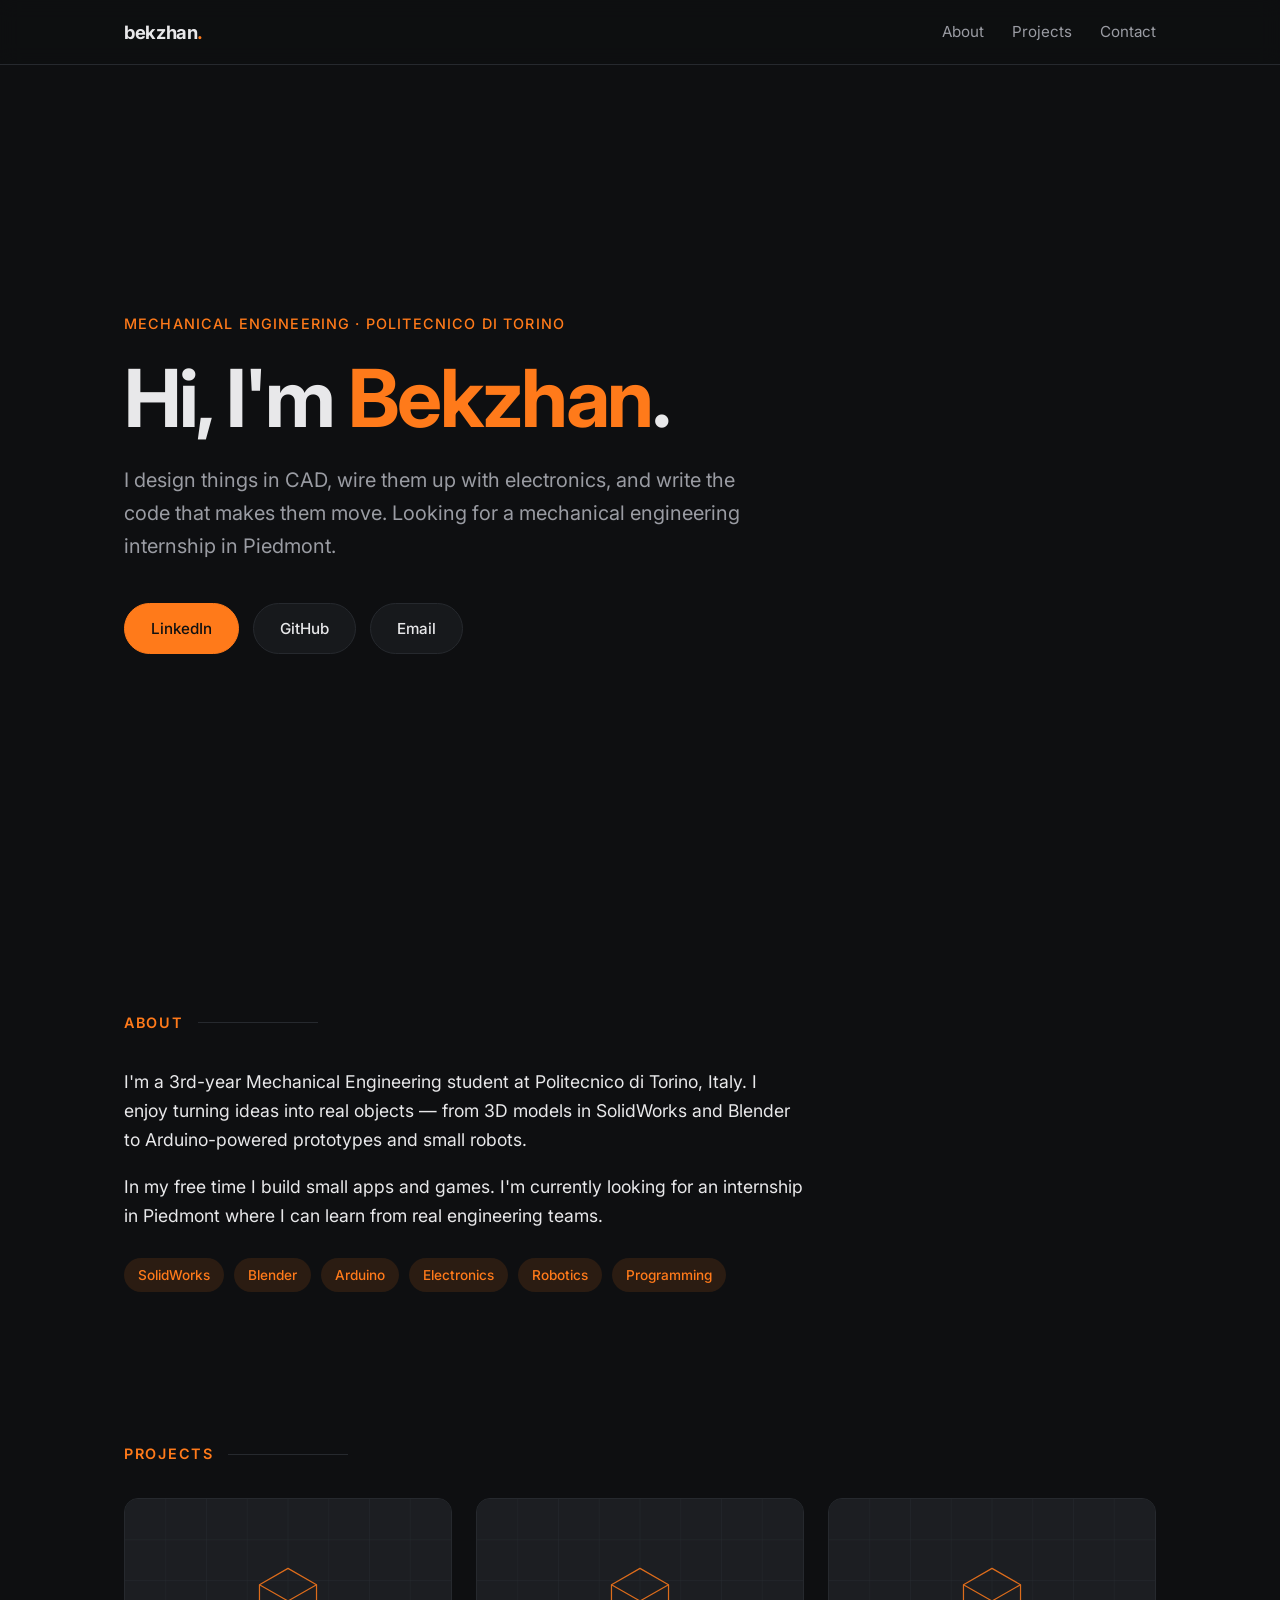
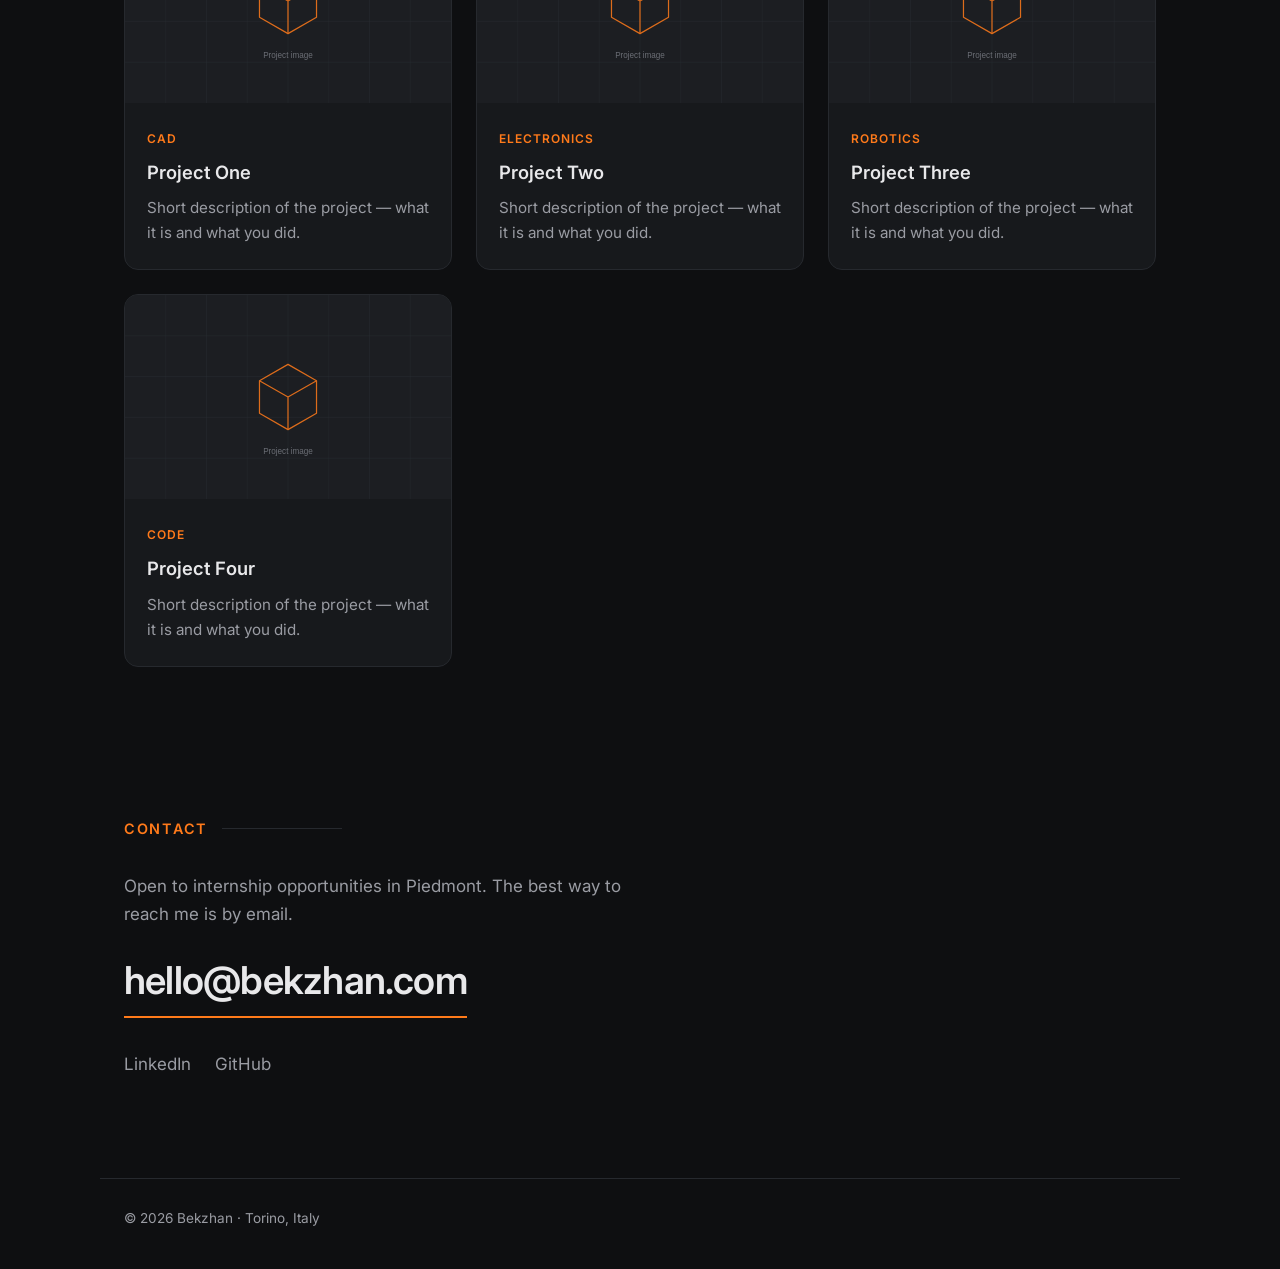
==== index.html @ 944148de "First version of portfolio Co-Authored-By: Claude Opus 5.5 <noreply@anthropic.com>" ====
<!DOCTYPE html>
<html lang="en">
<head>
  <meta charset="UTF-8">
  <meta name="viewport" content="width=device-width, initial-scale=1.0">

  <!-- ✏️ EDIT: browser tab title + Google description -->
  <title>Bekzhan — Mechanical Engineering Student</title>
  <meta name="description" content="Bekzhan — 3rd-year Mechanical Engineering student at Politecnico di Torino. CAD, electronics, robotics and code.">

  <link rel="icon" href="assets/img/favicon.svg" type="image/svg+xml">
  <link rel="preconnect" href="https://fonts.googleapis.com">
  <link rel="preconnect" href="https://fonts.gstatic.com" crossorigin>
  <link href="https://fonts.googleapis.com/css2?family=Inter:wght@400;500;600;700&display=swap" rel="stylesheet">
  <link rel="stylesheet" href="css/style.css">
</head>
<body>

  <!-- ===================== NAVIGATION ===================== -->
  <header class="nav">
    <div class="container nav__inner">
      <a href="#top" class="nav__logo">bekzhan<span class="accent">.</span></a>
      <nav class="nav__links">
        <a href="#about">About</a>
        <a href="#projects">Projects</a>
        <a href="#contact">Contact</a>
      </nav>
    </div>
  </header>

  <main id="top">

    <!-- ===================== 1. HERO ===================== -->
    <section class="hero container">
      <!-- ✏️ EDIT: small line above your name -->
      <p class="hero__eyebrow">Mechanical Engineering · Politecnico di Torino</p>

      <!-- ✏️ EDIT: your name -->
      <h1 class="hero__title">Hi, I'm <span class="accent">Bekzhan</span>.</h1>

      <!-- ✏️ EDIT: one-line description -->
      <p class="hero__subtitle">
        I design things in CAD, wire them up with electronics, and write the code that makes them move.
        Looking for a mechanical engineering internship in Piedmont.
      </p>

      <div class="hero__buttons">
        <!-- ✏️ EDIT: replace the three links below -->
        <a class="btn btn--primary" href="https://www.linkedin.com/in/YOUR-LINKEDIN" target="_blank" rel="noopener">LinkedIn</a>
        <a class="btn" href="https://github.com/YOUR-GITHUB" target="_blank" rel="noopener">GitHub</a>
        <a class="btn" href="mailto:hello@bekzhan.com">Email</a>
      </div>
    </section>

    <!-- ===================== 2. ABOUT ===================== -->
    <section id="about" class="section container">
      <h2 class="section__title">About</h2>
      <div class="about">
        <!-- ✏️ EDIT: your About text (2–3 sentences) -->
        <p>
          I'm a 3rd-year Mechanical Engineering student at Politecnico di Torino, Italy.
          I enjoy turning ideas into real objects — from 3D models in SolidWorks and Blender
          to Arduino-powered prototypes and small robots.
        </p>
        <p>
          In my free time I build small apps and games. I'm currently looking for an
          internship in Piedmont where I can learn from real engineering teams.
        </p>

        <!-- ✏️ EDIT: skill tags (add / remove <li> lines) -->
        <ul class="tags">
          <li>SolidWorks</li>
          <li>Blender</li>
          <li>Arduino</li>
          <li>Electronics</li>
          <li>Robotics</li>
          <li>Programming</li>
        </ul>
      </div>
    </section>

    <!-- ===================== 3. PROJECTS ===================== -->
    <!--
      Each project is one <a class="card"> block.
      - To add a project: copy a whole card block and change the text.
      - Image: put your picture in assets/img/ and change the src="..." path.
      - Link: href points to the project's own page in projects/ (copy projects/project-template.html).
    -->
    <section id="projects" class="section container">
      <h2 class="section__title">Projects</h2>
      <div class="grid">

        <!-- ✏️ PROJECT 1 -->
        <a class="card" href="projects/project-template.html">
          <img class="card__img" src="assets/img/placeholder.svg" alt="Project 1 image" loading="lazy">
          <div class="card__body">
            <span class="card__tag">CAD</span>
            <h3 class="card__title">Project One</h3>
            <p class="card__text">Short description of the project — what it is and what you did.</p>
          </div>
        </a>

        <!-- ✏️ PROJECT 2 -->
        <a class="card" href="projects/project-template.html">
          <img class="card__img" src="assets/img/placeholder.svg" alt="Project 2 image" loading="lazy">
          <div class="card__body">
            <span class="card__tag">Electronics</span>
            <h3 class="card__title">Project Two</h3>
            <p class="card__text">Short description of the project — what it is and what you did.</p>
          </div>
        </a>

        <!-- ✏️ PROJECT 3 -->
        <a class="card" href="projects/project-template.html">
          <img class="card__img" src="assets/img/placeholder.svg" alt="Project 3 image" loading="lazy">
          <div class="card__body">
            <span class="card__tag">Robotics</span>
            <h3 class="card__title">Project Three</h3>
            <p class="card__text">Short description of the project — what it is and what you did.</p>
          </div>
        </a>

        <!-- ✏️ PROJECT 4 -->
        <a class="card" href="projects/project-template.html">
          <img class="card__img" src="assets/img/placeholder.svg" alt="Project 4 image" loading="lazy">
          <div class="card__body">
            <span class="card__tag">Code</span>
            <h3 class="card__title">Project Four</h3>
            <p class="card__text">Short description of the project — what it is and what you did.</p>
          </div>
        </a>

      </div>
    </section>

    <!-- ===================== 4. CONTACT ===================== -->
    <section id="contact" class="section container contact">
      <h2 class="section__title">Contact</h2>
      <p class="contact__text">Open to internship opportunities in Piedmont. The best way to reach me is by email.</p>

      <!-- ✏️ EDIT: your email (change it in BOTH places on this line) -->
      <a class="contact__email" href="mailto:hello@bekzhan.com">hello@bekzhan.com</a>

      <div class="contact__links">
        <!-- ✏️ EDIT: same links as in the hero -->
        <a href="https://www.linkedin.com/in/YOUR-LINKEDIN" target="_blank" rel="noopener">LinkedIn</a>
        <a href="https://github.com/YOUR-GITHUB" target="_blank" rel="noopener">GitHub</a>
      </div>
    </section>

  </main>

  <footer class="footer container">
    <p>© <span id="year">2026</span> Bekzhan · Torino, Italy</p>
  </footer>

  <script src="js/main.js"></script>
</body>
</html>
---- css/style.css ----
/* =========================================================
   ✏️ THEME — change colors / font here, the whole site follows
   ========================================================= */
:root {
  --bg: #0e0f11;          /* page background */
  --bg-card: #17191c;     /* cards, buttons */
  --border: #26292e;
  --text: #e8e8ea;        /* main text */
  --muted: #9a9ca3;       /* secondary text */
  --accent: #ff7a1a;      /* the one orange accent */
  --accent-soft: rgba(255, 122, 26, 0.12);

  --font: "Inter", system-ui, -apple-system, "Segoe UI", Roboto, sans-serif;
  --radius: 14px;
  --max-width: 1080px;
  --ease: 0.25s ease;
}

/* ---------- Base ---------- */
*,
*::before,
*::after { box-sizing: border-box; }

html { scroll-behavior: smooth; }

body {
  margin: 0;
  background: var(--bg);
  color: var(--text);
  font-family: var(--font);
  font-size: 17px;
  line-height: 1.65;
  -webkit-font-smoothing: antialiased;
}

img { max-width: 100%; display: block; }
a { color: inherit; text-decoration: none; }

.container {
  width: 100%;
  max-width: var(--max-width);
  margin: 0 auto;
  padding: 0 24px;
}

.accent { color: var(--accent); }

::selection { background: var(--accent); color: #000; }

/* ---------- Navigation ---------- */
.nav {
  position: sticky;
  top: 0;
  z-index: 10;
  background: rgba(14, 15, 17, 0.8);
  backdrop-filter: blur(10px);
  -webkit-backdrop-filter: blur(10px);
  border-bottom: 1px solid var(--border);
}
.nav__inner {
  display: flex;
  justify-content: space-between;
  align-items: center;
  height: 64px;
}
.nav__logo { font-weight: 700; font-size: 1.15rem; letter-spacing: -0.02em; }
.nav__links { display: flex; gap: 28px; }
.nav__links a {
  color: var(--muted);
  font-size: 0.95rem;
  transition: color var(--ease);
}
.nav__links a:hover { color: var(--text); }

/* ---------- Hero ---------- */
.hero {
  min-height: calc(100vh - 64px);
  min-height: calc(100svh - 64px);
  display: flex;
  flex-direction: column;
  justify-content: center;
  padding-top: 80px;
  padding-bottom: 80px;
}
.hero__eyebrow {
  color: var(--accent);
  font-weight: 500;
  font-size: 0.9rem;
  letter-spacing: 0.08em;
  text-transform: uppercase;
  margin: 0 0 20px;
}
.hero__title {
  font-size: clamp(2.6rem, 8vw, 5rem);
  line-height: 1.05;
  letter-spacing: -0.03em;
  margin: 0 0 24px;
  font-weight: 700;
}
.hero__subtitle {
  color: var(--muted);
  font-size: clamp(1.05rem, 2.4vw, 1.25rem);
  max-width: 620px;
  margin: 0 0 40px;
}
.hero__buttons { display: flex; flex-wrap: wrap; gap: 14px; }

/* ---------- Buttons ---------- */
.btn {
  display: inline-block;
  padding: 12px 26px;
  border-radius: 999px;
  border: 1px solid var(--border);
  background: var(--bg-card);
  font-weight: 500;
  font-size: 0.95rem;
  transition: transform var(--ease), border-color var(--ease), background var(--ease), color var(--ease);
}
.btn:hover {
  transform: translateY(-2px);
  border-color: var(--accent);
  color: var(--accent);
}
.btn--primary {
  background: var(--accent);
  border-color: var(--accent);
  color: #111;
}
.btn--primary:hover { background: #ff8f3d; color: #111; }

/* ---------- Sections ---------- */
.section { padding-top: 110px; padding-bottom: 40px; scroll-margin-top: 40px; }
.section__title {
  font-size: 0.9rem;
  font-weight: 600;
  letter-spacing: 0.12em;
  text-transform: uppercase;
  color: var(--accent);
  margin: 0 0 32px;
  display: flex;
  align-items: center;
  gap: 14px;
}
.section__title::after {
  content: "";
  flex: 1;
  max-width: 120px;
  height: 1px;
  background: var(--border);
}

/* ---------- About ---------- */
.about { max-width: 680px; }
.about p { margin: 0 0 18px; font-size: 1.1rem; }
.tags {
  list-style: none;
  padding: 0;
  margin: 28px 0 0;
  display: flex;
  flex-wrap: wrap;
  gap: 10px;
}
.tags li {
  padding: 6px 14px;
  border-radius: 999px;
  background: var(--accent-soft);
  color: var(--accent);
  font-size: 0.85rem;
  font-weight: 500;
}

/* ---------- Project cards ---------- */
.grid {
  display: grid;
  grid-template-columns: repeat(auto-fill, minmax(260px, 1fr));
  gap: 24px;
}
.card {
  background: var(--bg-card);
  border: 1px solid var(--border);
  border-radius: var(--radius);
  overflow: hidden;
  transition: transform var(--ease), border-color var(--ease), box-shadow var(--ease);
}
.card:hover {
  transform: translateY(-4px);
  border-color: rgba(255, 122, 26, 0.5);
  box-shadow: 0 12px 32px rgba(0, 0, 0, 0.35);
}
.card__img {
  width: 100%;
  aspect-ratio: 16 / 10;
  object-fit: cover;
  background: #1f2226;
  transition: transform 0.5s ease;
}
.card:hover .card__img { transform: scale(1.03); }
.card__body { padding: 20px 22px 24px; }
.card__tag {
  font-size: 0.75rem;
  font-weight: 600;
  letter-spacing: 0.08em;
  text-transform: uppercase;
  color: var(--accent);
}
.card__title { margin: 6px 0 8px; font-size: 1.15rem; font-weight: 600; }
.card__text { margin: 0; color: var(--muted); font-size: 0.95rem; }

/* ---------- Contact ---------- */
.contact { padding-bottom: 100px; }
.contact__text { color: var(--muted); max-width: 520px; margin: 0 0 20px; }
.contact__email {
  display: inline-block;
  font-size: clamp(1.4rem, 5vw, 2.4rem);
  font-weight: 600;
  letter-spacing: -0.02em;
  border-bottom: 2px solid var(--accent);
  padding-bottom: 4px;
  transition: color var(--ease);
  word-break: break-all;
}
.contact__email:hover { color: var(--accent); }
.contact__links { display: flex; gap: 24px; margin-top: 32px; }
.contact__links a { color: var(--muted); transition: color var(--ease); }
.contact__links a:hover { color: var(--accent); }

/* ---------- Footer ---------- */
.footer {
  border-top: 1px solid var(--border);
  padding-top: 28px;
  padding-bottom: 40px;
  color: var(--muted);
  font-size: 0.85rem;
}
.footer p { margin: 0; }

/* ---------- Project page (projects/*.html) ---------- */
.project { padding-top: 70px; padding-bottom: 100px; max-width: 820px; }
.back-link {
  color: var(--muted);
  font-size: 0.95rem;
  transition: color var(--ease);
}
.back-link:hover { color: var(--accent); }
.project__title {
  font-size: clamp(2rem, 6vw, 3.2rem);
  letter-spacing: -0.03em;
  line-height: 1.1;
  margin: 28px 0 12px;
}
.project__meta { color: var(--muted); margin: 0 0 36px; }
.project__cover { border-radius: var(--radius); border: 1px solid var(--border); margin-bottom: 40px; }
.project h2 { font-size: 1.3rem; margin: 44px 0 12px; }
.project p { color: #cfd0d4; }

/* 3D viewer box (used with <model-viewer>) */
.viewer {
  width: 100%;
  height: 460px;
  border-radius: var(--radius);
  border: 1px solid var(--border);
  background: radial-gradient(circle at 50% 40%, #1f2226, var(--bg-card));
  --poster-color: transparent;
}

/* ---------- Phone ---------- */
@media (max-width: 600px) {
  body { font-size: 16px; }
  .container { padding: 0 18px; }
  .nav__links { gap: 18px; }
  .hero { padding-top: 48px; padding-bottom: 48px; }
  .section { padding-top: 80px; }
  .btn { padding: 11px 22px; }
  .viewer { height: 320px; }
}

/* Respect users who turn off animations */
@media (prefers-reduced-motion: reduce) {
  * { transition: none !important; scroll-behavior: auto !important; }
}
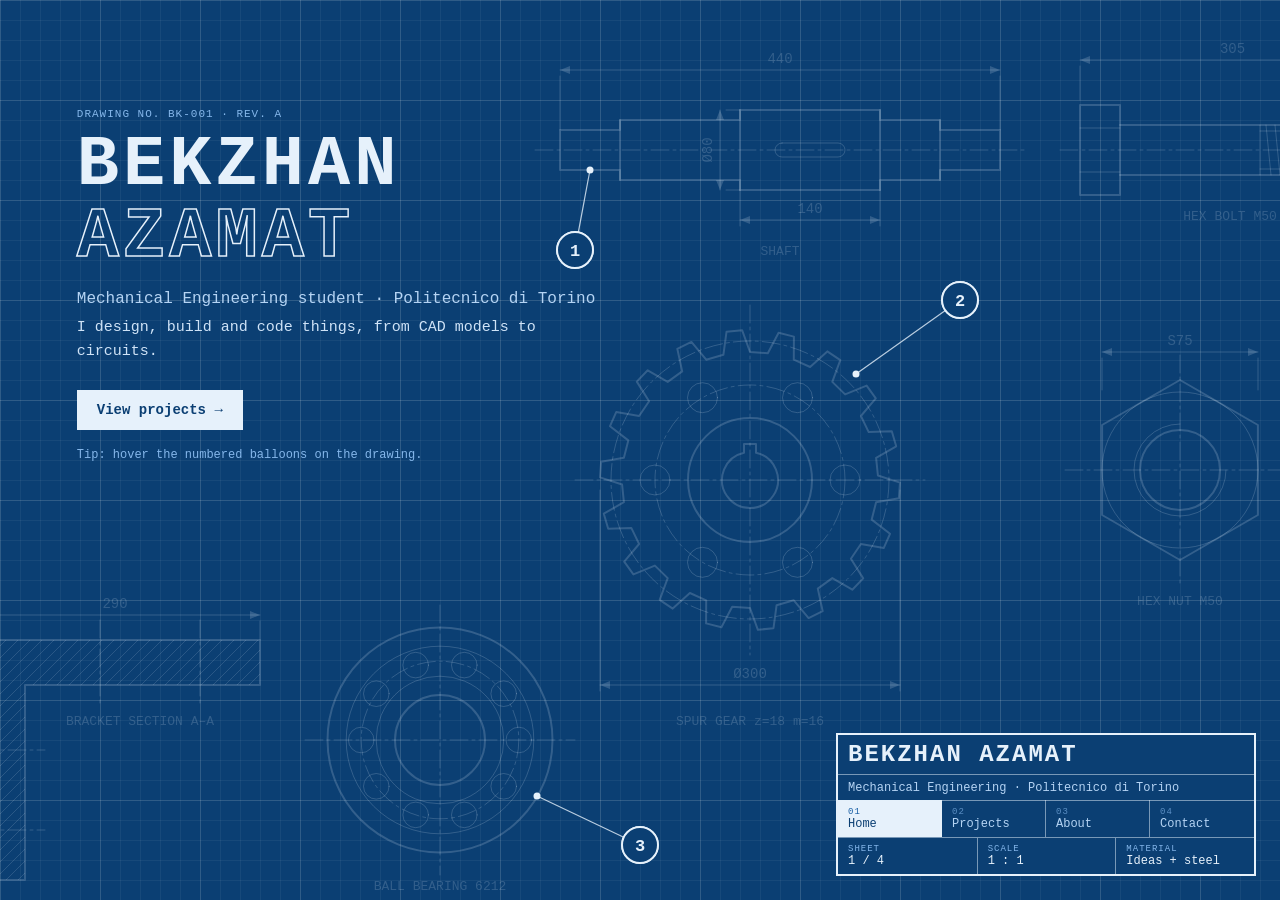
==== commit 5f057bdf: "New blueprint-style homepage Single-file technical-drawing design with title-block navigation and ca" ====
--- a/index.html
+++ b/index.html
@@ -1,159 +1,319 @@
 <!DOCTYPE html>
 <html lang="en">
 <head>
-  <meta charset="UTF-8">
-  <meta name="viewport" content="width=device-width, initial-scale=1.0">
-
-  <!-- ✏️ EDIT: browser tab title + Google description -->
-  <title>Bekzhan — Mechanical Engineering Student</title>
-  <meta name="description" content="Bekzhan — 3rd-year Mechanical Engineering student at Politecnico di Torino. CAD, electronics, robotics and code.">
-
-  <link rel="icon" href="assets/img/favicon.svg" type="image/svg+xml">
-  <link rel="preconnect" href="https://fonts.googleapis.com">
-  <link rel="preconnect" href="https://fonts.gstatic.com" crossorigin>
-  <link href="https://fonts.googleapis.com/css2?family=Inter:wght@400;500;600;700&display=swap" rel="stylesheet">
-  <link rel="stylesheet" href="css/style.css">
+<meta charset="UTF-8">
+<meta name="viewport" content="width=device-width, initial-scale=1.0">
+<title>Bekzhan Azamat — Mechanical Engineering</title>
+<meta name="description" content="Bekzhan Azamat — Mechanical Engineering student at Politecnico di Torino. CAD, electronics and code projects.">
+<meta name="theme-color" content="#0b3f73">
+<meta property="og:title" content="Bekzhan Azamat — Mechanical Engineering">
+<meta property="og:description" content="Mechanical Engineering student at Politecnico di Torino. I design, build and code things, from CAD models to circuits.">
+<meta property="og:url" content="https://bekzhan.com/">
+<meta property="og:type" content="website">
+<link rel="icon" href="data:image/svg+xml,%3Csvg xmlns='http://www.w3.org/2000/svg' viewBox='0 0 32 32'%3E%3Crect width='32' height='32' fill='%230b3f73'/%3E%3Crect x='2' y='2' width='28' height='28' fill='none' stroke='%23e6f1fb' stroke-width='2'/%3E%3Ctext x='16' y='21' font-family='Courier New,monospace' font-weight='bold' font-size='13' fill='%23e6f1fb' text-anchor='middle'%3EBA%3C/text%3E%3C/svg%3E">
+<style>
+  * { margin:0; padding:0; box-sizing:border-box; }
+  html,body { height:100%; overflow:hidden; }
+  body {
+    font-family:"Courier New", monospace; color:#e6f1fb;
+    background-color:#0b3f73;
+    background-image:
+      linear-gradient(rgba(255,255,255,.05) 1px, transparent 1px),
+      linear-gradient(90deg, rgba(255,255,255,.05) 1px, transparent 1px),
+      linear-gradient(rgba(255,255,255,.10) 1px, transparent 1px),
+      linear-gradient(90deg, rgba(255,255,255,.10) 1px, transparent 1px);
+    background-size:20px 20px,20px 20px,100px 100px,100px 100px;
+  }
+
+  /* ---------- background drawings ---------- */
+  .drawing { position:fixed; inset:0; width:100%; height:100%; pointer-events:none; }
+  .dim { color:rgba(230,241,251,.18); }
+  .lit {
+    color:#eaf5ff;
+    filter:drop-shadow(0 0 3px rgba(160,210,255,.8));
+    -webkit-mask-image:radial-gradient(240px circle at var(--x,-999px) var(--y,-999px), #000 35%, transparent 100%);
+            mask-image:radial-gradient(240px circle at var(--x,-999px) var(--y,-999px), #000 35%, transparent 100%);
+  }
+
+  /* ---------- title block = navigation ---------- */
+  .title-block {
+    position:fixed; right:24px; bottom:24px; z-index:10; width:420px;
+    border:2px solid #e6f1fb; background:#0b3f73;   /* solid, nothing shows through */
+  }
+  .tb-row { display:grid; border-top:1px solid rgba(230,241,251,.5); }
+  .tb-row:first-child { border-top:none; }
+  .tb-row > * { padding:6px 10px; border-left:1px solid rgba(230,241,251,.5); }
+  .tb-row > *:first-child { border-left:none; }
+  .name { font-size:24px; font-weight:bold; letter-spacing:2px; }
+  .role { font-size:12px; color:#b5d4f4; }
+  .label { display:block; font-size:9px; color:#85b7eb; letter-spacing:1px; }
+  .meta { grid-template-columns:1fr 1fr 1fr; font-size:12px; }
+
+  /* tabs: new ones wrap onto a new row automatically */
+  #tabs { display:grid; grid-template-columns:repeat(auto-fill, minmax(100px, 1fr)); padding:0; border:none; }
+  #tabs button {
+    font:inherit; font-size:12px; color:#b5d4f4; background:none; cursor:pointer; text-align:left;
+    border:none; border-left:1px solid rgba(230,241,251,.5); border-top:1px solid rgba(230,241,251,.5);
+    margin:-1px 0 0 -1px; padding:6px 10px;
+  }
+  #tabs button .label { color:#5b8fc4; }
+  #tabs button:hover { background:rgba(230,241,251,.08); color:#fff; }
+  #tabs button.active { background:#e6f1fb; color:#0b3f73; }
+  #tabs button.active .label { color:#185fa5; }
+
+  /* ---------- content sheets ---------- */
+  .sheet {
+    display:none; position:fixed; z-index:5;
+    top:6vh; left:50%; transform:translateX(-50%);
+    width:min(760px, calc(100vw - 40px)); max-height:calc(100vh - 12vh - 200px);
+    overflow-y:auto; padding:28px 32px;
+    background:rgba(11,63,115,.94); border:2px solid #e6f1fb; outline:1px solid rgba(230,241,251,.4); outline-offset:6px;
+  }
+  .sheet.open { display:block; }
+  .sheet.home { display:none !important; }          /* home = just the drawing */
+  .sheet h2 { font-size:22px; letter-spacing:2px; margin-bottom:4px; }
+  .sheet .sub { color:#85b7eb; font-size:12px; margin-bottom:22px; }
+  .sheet p { color:#cfe3f7; line-height:1.6; margin-bottom:12px; }
+  .sheet a { color:#fff; }
+  .close { position:absolute; top:10px; right:14px; background:none; border:none; color:#b5d4f4; font:inherit; font-size:20px; cursor:pointer; }
+
+  /* project cards */
+  .grid { display:grid; grid-template-columns:repeat(auto-fill, minmax(210px, 1fr)); gap:14px; }
+  .card { border:1px solid rgba(230,241,251,.6); padding:14px; }
+  .card .label { margin-bottom:6px; }
+  .card h3 { font-size:15px; margin-bottom:6px; }
+  .card p { font-size:13px; margin-bottom:8px; }
+  .tags span { display:inline-block; font-size:10px; border:1px solid #85b7eb; color:#b5d4f4; padding:1px 6px; margin:0 4px 4px 0; }
+
+
+  /* ---------- home: intro text ---------- */
+  .hero { position:fixed; z-index:6; left:6vw; top:12vh; max-width:540px; }
+  .hero .label { font-size:11px; }
+  .hero h1 { font-size:clamp(40px, 5.5vw, 72px); line-height:1.02; letter-spacing:4px; margin-top:10px; }
+  .hero h1 .outline { color:transparent; -webkit-text-stroke:1.5px #e6f1fb; }
+  .hero .role { font-size:16px; margin-top:16px; color:#b5d4f4; }
+  .hero .pitch { font-size:15px; margin-top:8px; color:#cfe3f7; line-height:1.6; }
+  .buttons { display:flex; gap:12px; margin-top:26px; flex-wrap:wrap; }
+  .btn { font-size:14px; font-weight:bold; text-decoration:none; padding:10px 18px; border:2px solid #e6f1fb; color:#e6f1fb; background:rgba(11,63,115,.85); }
+  .btn.primary { background:#e6f1fb; color:#0b3f73; }
+  .btn:hover { background:#fff; color:#0b3f73; }
+  .hint { margin-top:18px; font-size:12px; color:#85b7eb; }
+
+  /* ---------- callout balloons on the drawing ---------- */
+  .balloons { z-index:4; }
+  .balloon { pointer-events:auto; cursor:pointer; outline:none; }
+  .balloon .leader { stroke:#e6f1fb; stroke-width:1.2; opacity:.8; }
+  .balloon .dot { fill:#e6f1fb; }
+  .balloon .ring { fill:#0b3f73; stroke:#e6f1fb; stroke-width:2; transition:fill .15s; }
+  .balloon .num { fill:#e6f1fb; font-size:17px; font-weight:bold; pointer-events:none; }
+  .balloon .pulse { fill:none; stroke:#e6f1fb; stroke-width:1.5; transform-box:fill-box; transform-origin:center; animation:pulse 2.4s infinite; }
+  @keyframes pulse { from { transform:scale(1); opacity:.8; } to { transform:scale(2); opacity:0; } }
+  .balloon .tip { opacity:0; transition:opacity .15s; pointer-events:none; }
+  .balloon .tip rect { fill:#e6f1fb; }
+  .balloon .tip text { fill:#0b3f73; font-size:14px; font-weight:bold; }
+  .balloon:hover .ring, .balloon:focus .ring { fill:#e6f1fb; }
+  .balloon:hover .num, .balloon:focus .num { fill:#0b3f73; }
+  .balloon:hover .tip, .balloon:focus .tip { opacity:1; }
+
+  /* when a page is open, hide the home stuff */
+  body.sheet-open .hero, body.sheet-open .balloons { display:none; }
+
+  .card.flash { animation:flash 1.8s; }
+  @keyframes flash { 0%,40% { background:rgba(230,241,251,.22); border-color:#fff; } 100% { background:transparent; } }
+
+  /* keyboard focus is visible */
+  a:focus-visible, button:focus-visible { outline:2px solid #fff; outline-offset:2px; }
+  .balloon:focus-visible .ring { stroke-width:3; }
+
+  /* phones: browser bars change the height, so use dvh where supported */
+  @supports (height:100dvh) {
+    .sheet { max-height:calc(100dvh - 12dvh - 200px); }
+  }
+
+  @media (max-width:600px) {
+    .title-block { right:10px; left:10px; bottom:10px; width:auto; }
+    .sheet { top:12px; max-height:calc(100vh - 260px); max-height:calc(100dvh - 260px); padding:20px; }
+    .hero { left:16px; right:16px; top:20px; }
+    .hero h1 { font-size:42px; }
+    .hint, .balloons { display:none; }
+  }
+
+  /* short screens (phone in landscape, small laptop window): keep the intro above the title block */
+  @media (max-height:620px) {
+    .hero { top:16px; }
+    .hero h1 { font-size:clamp(32px, 4.5vw, 52px); }
+    .hero .role { margin-top:10px; }
+    .buttons { margin-top:14px; }
+    .hint { display:none; }
+  }
+  @media (max-height:520px) { .hero .pitch { display:none; } }
+
+  @media (prefers-reduced-motion:reduce) {
+    .balloon .pulse { animation:none; opacity:0; }
+    .card.flash { animation:none; }
+  }
+</style>
 </head>
 <body>
-
-  <!-- ===================== NAVIGATION ===================== -->
-  <header class="nav">
-    <div class="container nav__inner">
-      <a href="#top" class="nav__logo">bekzhan<span class="accent">.</span></a>
-      <nav class="nav__links">
-        <a href="#about">About</a>
-        <a href="#projects">Projects</a>
-        <a href="#contact">Contact</a>
-      </nav>
+  <svg class="drawing dim" viewBox="0 0 1600 900" preserveAspectRatio="xMidYMid slice" font-family="Courier New, monospace" aria-hidden="true"><g id="art" fill="none" stroke="currentColor" stroke-linecap="round" stroke-linejoin="round"><path d="M720.0 130.0 L780.0 130.0 L780.0 120.0 L900.0 120.0 L900.0 110.0 L1040.0 110.0 L1040.0 120.0 L1100.0 120.0 L1100.0 130.0 L1160.0 130.0 L1160.0 170.0 L1100.0 170.0 L1100.0 180.0 L1040.0 180.0 L1040.0 190.0 L900.0 190.0 L900.0 180.0 L780.0 180.0 L780.0 170.0 L720.0 170.0 Z" stroke-width="2"/><line x1="780.0" y1="120.0" x2="780.0" y2="180.0" stroke-width="2"/><line x1="900.0" y1="110.0" x2="900.0" y2="190.0" stroke-width="2"/><line x1="1040.0" y1="110.0" x2="1040.0" y2="190.0" stroke-width="2"/><line x1="1100.0" y1="120.0" x2="1100.0" y2="180.0" stroke-width="2"/><rect x="935" y="143" width="70" height="14" rx="7" stroke-width="1"/><line x1="695.0" y1="150.0" x2="1185.0" y2="150.0" stroke-width="1" stroke-dasharray="18 4 3 4"/><line x1="720.0" y1="130.0" x2="720.0" y2="76.0" stroke-width="1"/><line x1="1160.0" y1="130.0" x2="1160.0" y2="76.0" stroke-width="1"/><line x1="720.0" y1="70.0" x2="1160.0" y2="70.0" stroke-width="1"/><path d="M720.0 70.0 l10.0 -4 v8 z" fill="currentColor" stroke="none"/><path d="M1160.0 70.0 l-10.0 -4 v8 z" fill="currentColor" stroke="none"/><text x="940.0" y="63.0" font-size="14" text-anchor="middle" fill="currentColor" stroke="none">440</text><line x1="900.0" y1="190.0" x2="900.0" y2="226.0" stroke-width="1"/><line x1="1040.0" y1="190.0" x2="1040.0" y2="226.0" stroke-width="1"/><line x1="900.0" y1="220.0" x2="1040.0" y2="220.0" stroke-width="1"/><path d="M900.0 220.0 l10.0 -4 v8 z" fill="currentColor" stroke="none"/><path d="M1040.0 220.0 l-10.0 -4 v8 z" fill="currentColor" stroke="none"/><text x="970.0" y="213.0" font-size="14" text-anchor="middle" fill="currentColor" stroke="none">140</text><line x1="900.0" y1="110.0" x2="886.0" y2="110.0" stroke-width="1"/><line x1="900.0" y1="190.0" x2="886.0" y2="190.0" stroke-width="1"/><line x1="880.0" y1="110.0" x2="880.0" y2="190.0" stroke-width="1"/><path d="M880.0 110.0 l-4 10.0 h8 z" fill="currentColor" stroke="none"/><path d="M880.0 190.0 l-4 -10.0 h8 z" fill="currentColor" stroke="none"/><text x="872.0" y="150.0" font-size="14" text-anchor="middle" fill="currentColor" stroke="none" transform="rotate(-90 872.0 150.0)">Ø80</text><text x="940.0" y="255.0" font-size="13" text-anchor="middle" fill="currentColor" stroke="none">SHAFT</text><rect x="1240" y="105" width="40" height="90" stroke-width="2"/><line x1="1240.0" y1="128.0" x2="1280.0" y2="128.0" stroke-width="1"/><line x1="1240.0" y1="172.0" x2="1280.0" y2="172.0" stroke-width="1"/><path d="M1280 125 L1535 125 L1545 135 L1545 165 L1535 175 L1280 175" stroke-width="2"/><line x1="1420.0" y1="131.0" x2="1545.0" y2="131.0" stroke-width="1"/><line x1="1420.0" y1="169.0" x2="1545.0" y2="169.0" stroke-width="1"/><line x1="1420.0" y1="125.0" x2="1420.0" y2="175.0" stroke-width="1"/><line x1="1426.0" y1="125.0" x2="1431.0" y2="175.0" stroke-width="1"/><line x1="1435.0" y1="125.0" x2="1440.0" y2="175.0" stroke-width="1"/><line x1="1444.0" y1="125.0" x2="1449.0" y2="175.0" stroke-width="1"/><line x1="1453.0" y1="125.0" x2="1458.0" y2="175.0" stroke-width="1"/><line x1="1462.0" y1="125.0" x2="1467.0" y2="175.0" stroke-width="1"/><line x1="1471.0" y1="125.0" x2="1476.0" y2="175.0" stroke-width="1"/><line x1="1480.0" y1="125.0" x2="1485.0" y2="175.0" stroke-width="1"/><line x1="1489.0" y1="125.0" x2="1494.0" y2="175.0" stroke-width="1"/><line x1="1498.0" y1="125.0" x2="1503.0" y2="175.0" stroke-width="1"/><line x1="1507.0" y1="125.0" x2="1512.0" y2="175.0" stroke-width="1"/><line x1="1516.0" y1="125.0" x2="1521.0" y2="175.0" stroke-width="1"/><line x1="1525.0" y1="125.0" x2="1530.0" y2="175.0" stroke-width="1"/><line x1="1534.0" y1="125.0" x2="1539.0" y2="175.0" stroke-width="1"/><line x1="1220.0" y1="150.0" x2="1565.0" y2="150.0" stroke-width="1" stroke-dasharray="18 4 3 4"/><line x1="1240.0" y1="100.0" x2="1240.0" y2="66.0" stroke-width="1"/><line x1="1545.0" y1="100.0" x2="1545.0" y2="66.0" stroke-width="1"/><line x1="1240.0" y1="60.0" x2="1545.0" y2="60.0" stroke-width="1"/><path d="M1240.0 60.0 l10.0 -4 v8 z" fill="currentColor" stroke="none"/><path d="M1545.0 60.0 l-10.0 -4 v8 z" fill="currentColor" stroke="none"/><text x="1392.5" y="53.0" font-size="14" text-anchor="middle" fill="currentColor" stroke="none">305</text><text x="1390.0" y="220.0" font-size="13" text-anchor="middle" fill="currentColor" stroke="none">HEX BOLT M50</text><path d="M910.0 352.0 L927.8 353.2 L938.6 332.8 L953.9 336.6 L953.8 359.7 L953.8 359.7 L970.1 367.0 L987.3 351.4 L1000.3 360.2 L992.3 381.9 L992.3 381.9 L1005.1 394.4 L1026.6 385.6 L1035.8 398.3 L1020.9 416.0 L1020.9 416.0 L1028.7 432.1 L1051.8 431.2 L1056.2 446.3 L1036.1 457.8 L1036.1 457.8 L1037.9 475.5 L1060.0 482.6 L1058.9 498.3 L1036.1 502.2 L1036.1 502.2 L1031.7 519.6 L1050.0 533.8 L1043.7 548.1 L1020.9 544.0 L1020.9 544.0 L1010.9 558.8 L1023.2 578.4 L1012.3 589.7 L992.3 578.1 L992.3 578.1 L977.8 588.6 L982.7 611.2 L968.6 618.1 L953.8 600.3 L953.8 600.3 L936.6 605.2 L933.5 628.2 L917.9 629.8 L910.0 608.0 L910.0 608.0 L892.2 606.8 L881.4 627.2 L866.1 623.4 L866.2 600.3 L866.2 600.3 L849.9 593.0 L832.7 608.6 L819.7 599.8 L827.7 578.1 L827.7 578.1 L814.9 565.6 L793.4 574.4 L784.2 561.7 L799.1 544.0 L799.1 544.0 L791.3 527.9 L768.2 528.8 L763.8 513.7 L783.9 502.2 L783.9 502.2 L782.1 484.5 L760.0 477.4 L761.1 461.7 L783.9 457.8 L783.9 457.8 L788.3 440.4 L770.0 426.2 L776.3 411.9 L799.1 416.0 L799.1 416.0 L809.1 401.2 L796.8 381.6 L807.7 370.3 L827.7 381.9 L827.7 381.9 L842.2 371.4 L837.3 348.8 L851.4 341.9 L866.2 359.7 L866.2 359.7 L883.4 354.8 L886.5 331.8 L902.1 330.2 L910.0 352.0 Z" stroke-width="2"/><circle cx="910.0" cy="480.0" r="139.0" stroke-width="1" stroke-dasharray="18 4 3 4"/><circle cx="910.0" cy="480.0" r="62.0" stroke-width="2"/><circle cx="1005.0" cy="480.0" r="15.0" stroke-width="1"/><circle cx="957.5" cy="562.3" r="15.0" stroke-width="1"/><circle cx="862.5" cy="562.3" r="15.0" stroke-width="1"/><circle cx="815.0" cy="480.0" r="15.0" stroke-width="1"/><circle cx="862.5" cy="397.7" r="15.0" stroke-width="1"/><circle cx="957.5" cy="397.7" r="15.0" stroke-width="1"/><circle cx="910.0" cy="480.0" r="95.0" stroke-width="1" stroke-dasharray="18 4 3 4"/><path d="M904 452.7 L904 444 L916 444 L916 452.7 A28 28 0 1 1 904 452.7 Z" stroke-width="2"/><line x1="735.0" y1="480.0" x2="1085.0" y2="480.0" stroke-width="1" stroke-dasharray="18 4 3 4"/><line x1="910.0" y1="305.0" x2="910.0" y2="655.0" stroke-width="1" stroke-dasharray="18 4 3 4"/><line x1="760.0" y1="490.0" x2="760.0" y2="691.0" stroke-width="1"/><line x1="1060.0" y1="490.0" x2="1060.0" y2="691.0" stroke-width="1"/><line x1="760.0" y1="685.0" x2="1060.0" y2="685.0" stroke-width="1"/><path d="M760.0 685.0 l10.0 -4 v8 z" fill="currentColor" stroke="none"/><path d="M1060.0 685.0 l-10.0 -4 v8 z" fill="currentColor" stroke="none"/><text x="910.0" y="678.0" font-size="14" text-anchor="middle" fill="currentColor" stroke="none">Ø300</text><text x="910.0" y="725.0" font-size="13" text-anchor="middle" fill="currentColor" stroke="none">SPUR GEAR  z=18  m=16</text><path d="M1417.9 515.0 L1340.0 560.0 L1262.1 515.0 L1262.1 425.0 L1340.0 380.0 L1417.9 425.0 Z" stroke-width="2"/><circle cx="1340.0" cy="470.0" r="78.0" stroke-width="1"/><circle cx="1340.0" cy="470.0" r="40.0" stroke-width="2"/><path d="M1386 470 A46 46 0 1 1 1340 424" stroke-width="1"/><line x1="1225.0" y1="470.0" x2="1455.0" y2="470.0" stroke-width="1" stroke-dasharray="18 4 3 4"/><line x1="1340.0" y1="355.0" x2="1340.0" y2="585.0" stroke-width="1" stroke-dasharray="18 4 3 4"/><line x1="1262.0" y1="390.0" x2="1262.0" y2="358.0" stroke-width="1"/><line x1="1418.0" y1="390.0" x2="1418.0" y2="358.0" stroke-width="1"/><line x1="1262.0" y1="352.0" x2="1418.0" y2="352.0" stroke-width="1"/><path d="M1262.0 352.0 l10.0 -4 v8 z" fill="currentColor" stroke="none"/><path d="M1418.0 352.0 l-10.0 -4 v8 z" fill="currentColor" stroke="none"/><text x="1340.0" y="345.0" font-size="14" text-anchor="middle" fill="currentColor" stroke="none">S75</text><text x="1340.0" y="605.0" font-size="13" text-anchor="middle" fill="currentColor" stroke="none">HEX NUT M50</text><circle cx="600.0" cy="740.0" r="112.5" stroke-width="2"/><circle cx="600.0" cy="740.0" r="93.8" stroke-width="1"/><circle cx="600.0" cy="740.0" r="63.8" stroke-width="1"/><circle cx="600.0" cy="740.0" r="45.0" stroke-width="2"/><circle cx="600.0" cy="740.0" r="78.8" stroke-width="1" stroke-dasharray="18 4 3 4"/><circle cx="678.8" cy="740.0" r="12.8" stroke-width="1"/><circle cx="663.7" cy="786.3" r="12.8" stroke-width="1"/><circle cx="624.3" cy="814.9" r="12.8" stroke-width="1"/><circle cx="575.7" cy="814.9" r="12.8" stroke-width="1"/><circle cx="536.3" cy="786.3" r="12.8" stroke-width="1"/><circle cx="521.2" cy="740.0" r="12.8" stroke-width="1"/><circle cx="536.3" cy="693.7" r="12.8" stroke-width="1"/><circle cx="575.7" cy="665.1" r="12.8" stroke-width="1"/><circle cx="624.3" cy="665.1" r="12.8" stroke-width="1"/><circle cx="663.7" cy="693.7" r="12.8" stroke-width="1"/><line x1="465.0" y1="740.0" x2="735.0" y2="740.0" stroke-width="1" stroke-dasharray="18 4 3 4"/><line x1="600.0" y1="605.0" x2="600.0" y2="875.0" stroke-width="1" stroke-dasharray="18 4 3 4"/><text x="600.0" y="890.0" font-size="13" text-anchor="middle" fill="currentColor" stroke="none">BALL BEARING 6212</text><clipPath id="dclip"><path d="M130 640 L420 640 L420 685 L185 685 L185 880 L130 880 Z"/></clipPath><g clip-path="url(#dclip)"><line x1="-170.0" y1="880.0" x2="70.0" y2="640.0" stroke-width="0.8"/><line x1="-158.0" y1="880.0" x2="82.0" y2="640.0" stroke-width="0.8"/><line x1="-146.0" y1="880.0" x2="94.0" y2="640.0" stroke-width="0.8"/><line x1="-134.0" y1="880.0" x2="106.0" y2="640.0" stroke-width="0.8"/><line x1="-122.0" y1="880.0" x2="118.0" y2="640.0" stroke-width="0.8"/><line x1="-110.0" y1="880.0" x2="130.0" y2="640.0" stroke-width="0.8"/><line x1="-98.0" y1="880.0" x2="142.0" y2="640.0" stroke-width="0.8"/><line x1="-86.0" y1="880.0" x2="154.0" y2="640.0" stroke-width="0.8"/><line x1="-74.0" y1="880.0" x2="166.0" y2="640.0" stroke-width="0.8"/><line x1="-62.0" y1="880.0" x2="178.0" y2="640.0" stroke-width="0.8"/><line x1="-50.0" y1="880.0" x2="190.0" y2="640.0" stroke-width="0.8"/><line x1="-38.0" y1="880.0" x2="202.0" y2="640.0" stroke-width="0.8"/><line x1="-26.0" y1="880.0" x2="214.0" y2="640.0" stroke-width="0.8"/><line x1="-14.0" y1="880.0" x2="226.0" y2="640.0" stroke-width="0.8"/><line x1="-2.0" y1="880.0" x2="238.0" y2="640.0" stroke-width="0.8"/><line x1="10.0" y1="880.0" x2="250.0" y2="640.0" stroke-width="0.8"/><line x1="22.0" y1="880.0" x2="262.0" y2="640.0" stroke-width="0.8"/><line x1="34.0" y1="880.0" x2="274.0" y2="640.0" stroke-width="0.8"/><line x1="46.0" y1="880.0" x2="286.0" y2="640.0" stroke-width="0.8"/><line x1="58.0" y1="880.0" x2="298.0" y2="640.0" stroke-width="0.8"/><line x1="70.0" y1="880.0" x2="310.0" y2="640.0" stroke-width="0.8"/><line x1="82.0" y1="880.0" x2="322.0" y2="640.0" stroke-width="0.8"/><line x1="94.0" y1="880.0" x2="334.0" y2="640.0" stroke-width="0.8"/><line x1="106.0" y1="880.0" x2="346.0" y2="640.0" stroke-width="0.8"/><line x1="118.0" y1="880.0" x2="358.0" y2="640.0" stroke-width="0.8"/><line x1="130.0" y1="880.0" x2="370.0" y2="640.0" stroke-width="0.8"/><line x1="142.0" y1="880.0" x2="382.0" y2="640.0" stroke-width="0.8"/><line x1="154.0" y1="880.0" x2="394.0" y2="640.0" stroke-width="0.8"/><line x1="166.0" y1="880.0" x2="406.0" y2="640.0" stroke-width="0.8"/><line x1="178.0" y1="880.0" x2="418.0" y2="640.0" stroke-width="0.8"/><line x1="190.0" y1="880.0" x2="430.0" y2="640.0" stroke-width="0.8"/><line x1="202.0" y1="880.0" x2="442.0" y2="640.0" stroke-width="0.8"/><line x1="214.0" y1="880.0" x2="454.0" y2="640.0" stroke-width="0.8"/><line x1="226.0" y1="880.0" x2="466.0" y2="640.0" stroke-width="0.8"/><line x1="238.0" y1="880.0" x2="478.0" y2="640.0" stroke-width="0.8"/><line x1="250.0" y1="880.0" x2="490.0" y2="640.0" stroke-width="0.8"/><line x1="262.0" y1="880.0" x2="502.0" y2="640.0" stroke-width="0.8"/><line x1="274.0" y1="880.0" x2="514.0" y2="640.0" stroke-width="0.8"/><line x1="286.0" y1="880.0" x2="526.0" y2="640.0" stroke-width="0.8"/><line x1="298.0" y1="880.0" x2="538.0" y2="640.0" stroke-width="0.8"/><line x1="310.0" y1="880.0" x2="550.0" y2="640.0" stroke-width="0.8"/><line x1="322.0" y1="880.0" x2="562.0" y2="640.0" stroke-width="0.8"/><line x1="334.0" y1="880.0" x2="574.0" y2="640.0" stroke-width="0.8"/><line x1="346.0" y1="880.0" x2="586.0" y2="640.0" stroke-width="0.8"/><line x1="358.0" y1="880.0" x2="598.0" y2="640.0" stroke-width="0.8"/><line x1="370.0" y1="880.0" x2="610.0" y2="640.0" stroke-width="0.8"/><line x1="382.0" y1="880.0" x2="622.0" y2="640.0" stroke-width="0.8"/><line x1="394.0" y1="880.0" x2="634.0" y2="640.0" stroke-width="0.8"/><line x1="406.0" y1="880.0" x2="646.0" y2="640.0" stroke-width="0.8"/><line x1="418.0" y1="880.0" x2="658.0" y2="640.0" stroke-width="0.8"/><line x1="430.0" y1="880.0" x2="670.0" y2="640.0" stroke-width="0.8"/><line x1="442.0" y1="880.0" x2="682.0" y2="640.0" stroke-width="0.8"/><line x1="454.0" y1="880.0" x2="694.0" y2="640.0" stroke-width="0.8"/><line x1="466.0" y1="880.0" x2="706.0" y2="640.0" stroke-width="0.8"/><line x1="478.0" y1="880.0" x2="718.0" y2="640.0" stroke-width="0.8"/><line x1="490.0" y1="880.0" x2="730.0" y2="640.0" stroke-width="0.8"/><line x1="502.0" y1="880.0" x2="742.0" y2="640.0" stroke-width="0.8"/><line x1="514.0" y1="880.0" x2="754.0" y2="640.0" stroke-width="0.8"/><line x1="526.0" y1="880.0" x2="766.0" y2="640.0" stroke-width="0.8"/></g><path d="M130 640 L420 640 L420 685 L185 685 L185 880 L130 880 Z" stroke-width="2"/><line x1="260.0" y1="620.0" x2="260.0" y2="705.0" stroke-width="1" stroke-dasharray="18 4 3 4"/><line x1="360.0" y1="620.0" x2="360.0" y2="705.0" stroke-width="1" stroke-dasharray="18 4 3 4"/><line x1="110.0" y1="750.0" x2="205.0" y2="750.0" stroke-width="1" stroke-dasharray="18 4 3 4"/><line x1="110.0" y1="830.0" x2="205.0" y2="830.0" stroke-width="1" stroke-dasharray="18 4 3 4"/><line x1="130.0" y1="640.0" x2="130.0" y2="621.0" stroke-width="1"/><line x1="420.0" y1="640.0" x2="420.0" y2="621.0" stroke-width="1"/><line x1="130.0" y1="615.0" x2="420.0" y2="615.0" stroke-width="1"/><path d="M130.0 615.0 l10.0 -4 v8 z" fill="currentColor" stroke="none"/><path d="M420.0 615.0 l-10.0 -4 v8 z" fill="currentColor" stroke="none"/><text x="275.0" y="608.0" font-size="14" text-anchor="middle" fill="currentColor" stroke="none">290</text><text x="300.0" y="725.0" font-size="13" text-anchor="middle" fill="currentColor" stroke="none">BRACKET  SECTION A–A</text></g></svg>
+  <svg class="drawing lit" viewBox="0 0 1600 900" preserveAspectRatio="xMidYMid slice" font-family="Courier New, monospace" aria-hidden="true"><use href="#art"/></svg>
+  <svg class="drawing balloons" viewBox="0 0 1600 900" preserveAspectRatio="xMidYMid slice" font-family="Courier New, monospace"><g class="balloon" data-target="p-001" tabindex="0" role="link" aria-label="P-001  Hand-tracking mouse →">
+  <line x1="738.3" y1="232.3" x2="750.0" y2="170.0" class="leader"/>
+  <circle cx="750.0" cy="170.0" r="3.5" class="dot"/>
+  <circle cx="735" cy="250" r="18" class="pulse" style="animation-delay:0.0s"/>
+  <circle cx="735" cy="250" r="18" class="ring"/>
+  <text x="735" y="256" text-anchor="middle" class="num">1</text>
+  <g class="tip"><rect x="761" y="234" width="264.8" height="32"/><text x="773" y="255">P-001  Hand-tracking mouse →</text></g>
+</g><g class="balloon" data-target="p-002" tabindex="0" role="link" aria-label="P-002  Custom PCB →">
+  <line x1="1105.3" y1="310.4" x2="1016.0" y2="374.0" class="leader"/>
+  <circle cx="1016.0" cy="374.0" r="3.5" class="dot"/>
+  <circle cx="1120" cy="300" r="18" class="pulse" style="animation-delay:0.8s"/>
+  <circle cx="1120" cy="300" r="18" class="ring"/>
+  <text x="1120" y="306" text-anchor="middle" class="num">2</text>
+  <g class="tip"><rect x="1146" y="284" width="187.4" height="32"/><text x="1158" y="305">P-002  Custom PCB →</text></g>
+</g><g class="balloon" data-target="p-003" tabindex="0" role="link" aria-label="P-003  CAD project →">
+  <line x1="783.7" y1="837.3" x2="697.0" y2="796.0" class="leader"/>
+  <circle cx="697.0" cy="796.0" r="3.5" class="dot"/>
+  <circle cx="800" cy="845" r="18" class="pulse" style="animation-delay:1.6s"/>
+  <circle cx="800" cy="845" r="18" class="ring"/>
+  <text x="800" y="851" text-anchor="middle" class="num">3</text>
+  <g class="tip"><rect x="826" y="829" width="196.0" height="32"/><text x="838" y="850">P-003  CAD project →</text></g>
+</g></svg>
+
+  <!-- ===================== HOME: intro (edit the text here) ===================== -->
+  <div class="hero">
+    <span class="label">DRAWING NO. BK-001 · REV. A</span>
+    <h1>BEKZHAN<br><span class="outline">AZAMAT</span></h1>
+    <div class="role">Mechanical Engineering student · Politecnico di Torino</div>
+    <div class="pitch">I design, build and code things, from CAD models to circuits.</div>
+    <div class="buttons">
+      <a class="btn primary" href="#projects">View projects →</a>
+      <!-- CV button: put cv.pdf next to index.html, then delete the two comment marks around this line -->
+      <!-- <a class="btn" href="cv.pdf" download>Download CV ↓</a> -->
     </div>
-  </header>
-
-  <main id="top">
-
-    <!-- ===================== 1. HERO ===================== -->
-    <section class="hero container">
-      <!-- ✏️ EDIT: small line above your name -->
-      <p class="hero__eyebrow">Mechanical Engineering · Politecnico di Torino</p>
-
-      <!-- ✏️ EDIT: your name -->
-      <h1 class="hero__title">Hi, I'm <span class="accent">Bekzhan</span>.</h1>
-
-      <!-- ✏️ EDIT: one-line description -->
-      <p class="hero__subtitle">
-        I design things in CAD, wire them up with electronics, and write the code that makes them move.
-        Looking for a mechanical engineering internship in Piedmont.
-      </p>
-
-      <div class="hero__buttons">
-        <!-- ✏️ EDIT: replace the three links below -->
-        <a class="btn btn--primary" href="https://www.linkedin.com/in/YOUR-LINKEDIN" target="_blank" rel="noopener">LinkedIn</a>
-        <a class="btn" href="https://github.com/YOUR-GITHUB" target="_blank" rel="noopener">GitHub</a>
-        <a class="btn" href="mailto:hello@bekzhan.com">Email</a>
+    <div class="hint">Tip: hover the numbered balloons on the drawing.</div>
+  </div>
+
+  <!-- =====================================================
+       SHEETS (tabs).  To add a new tab: copy one <section>,
+       change id, data-title and the content. That's it —
+       the tab button and sheet number are made automatically.
+       ===================================================== -->
+
+  <section class="sheet home" id="home" data-title="Home"></section>
+
+  <section class="sheet" id="projects" data-title="Projects">
+    <h2>PROJECTS</h2>
+    <div class="sub">PARTS LIST</div>
+    <div class="grid">
+      <div class="card" id="p-001">
+        <span class="label">PART NO. P-001</span>
+        <h3>Hand-tracking mouse</h3>
+        <p>Control the cursor with hand gestures through a webcam.</p>
+        <div class="tags"><span>Python</span><span>Computer vision</span></div>
       </div>
-    </section>
-
-    <!-- ===================== 2. ABOUT ===================== -->
-    <section id="about" class="section container">
-      <h2 class="section__title">About</h2>
-      <div class="about">
-        <!-- ✏️ EDIT: your About text (2–3 sentences) -->
-        <p>
-          I'm a 3rd-year Mechanical Engineering student at Politecnico di Torino, Italy.
-          I enjoy turning ideas into real objects — from 3D models in SolidWorks and Blender
-          to Arduino-powered prototypes and small robots.
-        </p>
-        <p>
-          In my free time I build small apps and games. I'm currently looking for an
-          internship in Piedmont where I can learn from real engineering teams.
-        </p>
-
-        <!-- ✏️ EDIT: skill tags (add / remove <li> lines) -->
-        <ul class="tags">
-          <li>SolidWorks</li>
-          <li>Blender</li>
-          <li>Arduino</li>
-          <li>Electronics</li>
-          <li>Robotics</li>
-          <li>Programming</li>
-        </ul>
+      <div class="card" id="p-002">
+        <span class="label">PART NO. P-002</span>
+        <h3>Custom PCB</h3>
+        <p>A board I designed and soldered myself.</p>
+        <div class="tags"><span>Electronics</span><span>Soldering</span></div>
       </div>
-    </section>
-
-    <!-- ===================== 3. PROJECTS ===================== -->
-    <!--
-      Each project is one <a class="card"> block.
-      - To add a project: copy a whole card block and change the text.
-      - Image: put your picture in assets/img/ and change the src="..." path.
-      - Link: href points to the project's own page in projects/ (copy projects/project-template.html).
-    -->
-    <section id="projects" class="section container">
-      <h2 class="section__title">Projects</h2>
-      <div class="grid">
-
-        <!-- ✏️ PROJECT 1 -->
-        <a class="card" href="projects/project-template.html">
-          <img class="card__img" src="assets/img/placeholder.svg" alt="Project 1 image" loading="lazy">
-          <div class="card__body">
-            <span class="card__tag">CAD</span>
-            <h3 class="card__title">Project One</h3>
-            <p class="card__text">Short description of the project — what it is and what you did.</p>
-          </div>
-        </a>
-
-        <!-- ✏️ PROJECT 2 -->
-        <a class="card" href="projects/project-template.html">
-          <img class="card__img" src="assets/img/placeholder.svg" alt="Project 2 image" loading="lazy">
-          <div class="card__body">
-            <span class="card__tag">Electronics</span>
-            <h3 class="card__title">Project Two</h3>
-            <p class="card__text">Short description of the project — what it is and what you did.</p>
-          </div>
-        </a>
-
-        <!-- ✏️ PROJECT 3 -->
-        <a class="card" href="projects/project-template.html">
-          <img class="card__img" src="assets/img/placeholder.svg" alt="Project 3 image" loading="lazy">
-          <div class="card__body">
-            <span class="card__tag">Robotics</span>
-            <h3 class="card__title">Project Three</h3>
-            <p class="card__text">Short description of the project — what it is and what you did.</p>
-          </div>
-        </a>
-
-        <!-- ✏️ PROJECT 4 -->
-        <a class="card" href="projects/project-template.html">
-          <img class="card__img" src="assets/img/placeholder.svg" alt="Project 4 image" loading="lazy">
-          <div class="card__body">
-            <span class="card__tag">Code</span>
-            <h3 class="card__title">Project Four</h3>
-            <p class="card__text">Short description of the project — what it is and what you did.</p>
-          </div>
-        </a>
-
+      <div class="card" id="p-003">
+        <span class="label">PART NO. P-003</span>
+        <h3>CAD project</h3>
+        <p>SolidWorks model, an interactive 3D viewer goes here.</p>
+        <div class="tags"><span>SolidWorks</span><span>Design</span></div>
       </div>
-    </section>
-
-    <!-- ===================== 4. CONTACT ===================== -->
-    <section id="contact" class="section container contact">
-      <h2 class="section__title">Contact</h2>
-      <p class="contact__text">Open to internship opportunities in Piedmont. The best way to reach me is by email.</p>
-
-      <!-- ✏️ EDIT: your email (change it in BOTH places on this line) -->
-      <a class="contact__email" href="mailto:hello@bekzhan.com">hello@bekzhan.com</a>
-
-      <div class="contact__links">
-        <!-- ✏️ EDIT: same links as in the hero -->
-        <a href="https://www.linkedin.com/in/YOUR-LINKEDIN" target="_blank" rel="noopener">LinkedIn</a>
-        <a href="https://github.com/YOUR-GITHUB" target="_blank" rel="noopener">GitHub</a>
-      </div>
-    </section>
-
-  </main>
-
-  <footer class="footer container">
-    <p>© <span id="year">2026</span> Bekzhan · Torino, Italy</p>
-  </footer>
-
-  <script src="js/main.js"></script>
+    </div>
+  </section>
+
+  <section class="sheet" id="about" data-title="About">
+    <h2>ABOUT</h2>
+    <div class="sub">GENERAL NOTES</div>
+    <p>3rd-year Mechanical Engineering student at Politecnico di Torino. Write a few lines about yourself here.</p>
+  </section>
+
+  <section class="sheet" id="contact" data-title="Contact">
+    <h2>CONTACT</h2>
+    <div class="sub">REVISIONS AND APPROVALS</div>
+    <p>Email: <a href="mailto:you@bekzhan.com">you@bekzhan.com</a></p>
+    <p>LinkedIn: <a href="#">linkedin.com/in/...</a></p>
+  </section>
+
+  <!-- ===================== title block ===================== -->
+  <nav class="title-block">
+    <div class="tb-row"><div class="name">BEKZHAN AZAMAT</div></div>
+    <div class="tb-row"><div class="role">Mechanical Engineering · Politecnico di Torino</div></div>
+    <div class="tb-row" id="tabs"></div>
+    <div class="tb-row meta">
+      <div><span class="label">SHEET</span><span id="sheet-no">1 / 1</span></div>
+      <div><span class="label">SCALE</span>1 : 1</div>
+      <div><span class="label">MATERIAL</span>Ideas + steel</div>
+    </div>
+  </nav>
+
+<script>
+  // ---- cursor light ----
+  const root = document.documentElement;
+  // updates at most once per frame, so the glow stays smooth on slower laptops
+  let px = 0, py = 0, queued = false;
+  window.addEventListener("pointermove", e => {
+    px = e.clientX; py = e.clientY;
+    if (queued) return;
+    queued = true;
+    requestAnimationFrame(() => {
+      root.style.setProperty("--x", px + "px");
+      root.style.setProperty("--y", py + "px");
+      queued = false;
+    });
+  }, { passive:true });
+
+  // ---- tabs: built automatically from every <section class="sheet"> ----
+  const sheets = [...document.querySelectorAll(".sheet")];
+  const tabs = document.getElementById("tabs");
+  const sheetNo = document.getElementById("sheet-no");
+
+  sheets.forEach((s, i) => {
+    const num = String(i + 1).padStart(2, "0");
+    const b = document.createElement("button");
+    b.innerHTML = `<span class="label">${num}</span>${s.dataset.title}`;
+    b.onclick = () => { location.hash = s.id; };
+    tabs.appendChild(b);
+    if (!s.classList.contains("home")) {
+      const x = document.createElement("button");
+      x.className = "close"; x.textContent = "×"; x.setAttribute("aria-label", "Close");
+      x.onclick = () => { location.hash = sheets[0].id; };
+      s.prepend(x);
+    }
+  });
+
+  // ---- balloons: click opens the project they point to ----
+  document.querySelectorAll(".balloon").forEach(b => {
+    const go = () => { location.hash = b.dataset.target; };
+    b.addEventListener("click", go);
+    b.addEventListener("keydown", e => { if (e.key === "Enter" || e.key === " ") { e.preventDefault(); go(); } });
+  });
+
+  function show() {
+    const id = location.hash.slice(1) || sheets[0].id;
+    const target = document.getElementById(id);
+    const sheet = target ? target.closest(".sheet") : null;
+    let idx = sheet ? sheets.indexOf(sheet) : 0;
+    if (idx < 0) idx = 0;
+    document.body.classList.toggle("sheet-open", !sheets[idx].classList.contains("home"));
+    if (target && !target.classList.contains("sheet")) {      // a project card: scroll + flash
+      setTimeout(() => {
+        target.scrollIntoView({ block: "nearest" });
+        target.classList.remove("flash"); void target.offsetWidth; target.classList.add("flash");
+      }, 0);
+    }
+    sheets.forEach((s, i) => s.classList.toggle("open", i === idx));
+    [...tabs.children].forEach((b, i) => b.classList.toggle("active", i === idx));
+    sheetNo.textContent = `${idx + 1} / ${sheets.length}`;
+  }
+  window.addEventListener("hashchange", show);
+  document.addEventListener("keydown", e => { if (e.key === "Escape") location.hash = sheets[0].id; });
+  show();
+</script>
 </body>
 </html>
